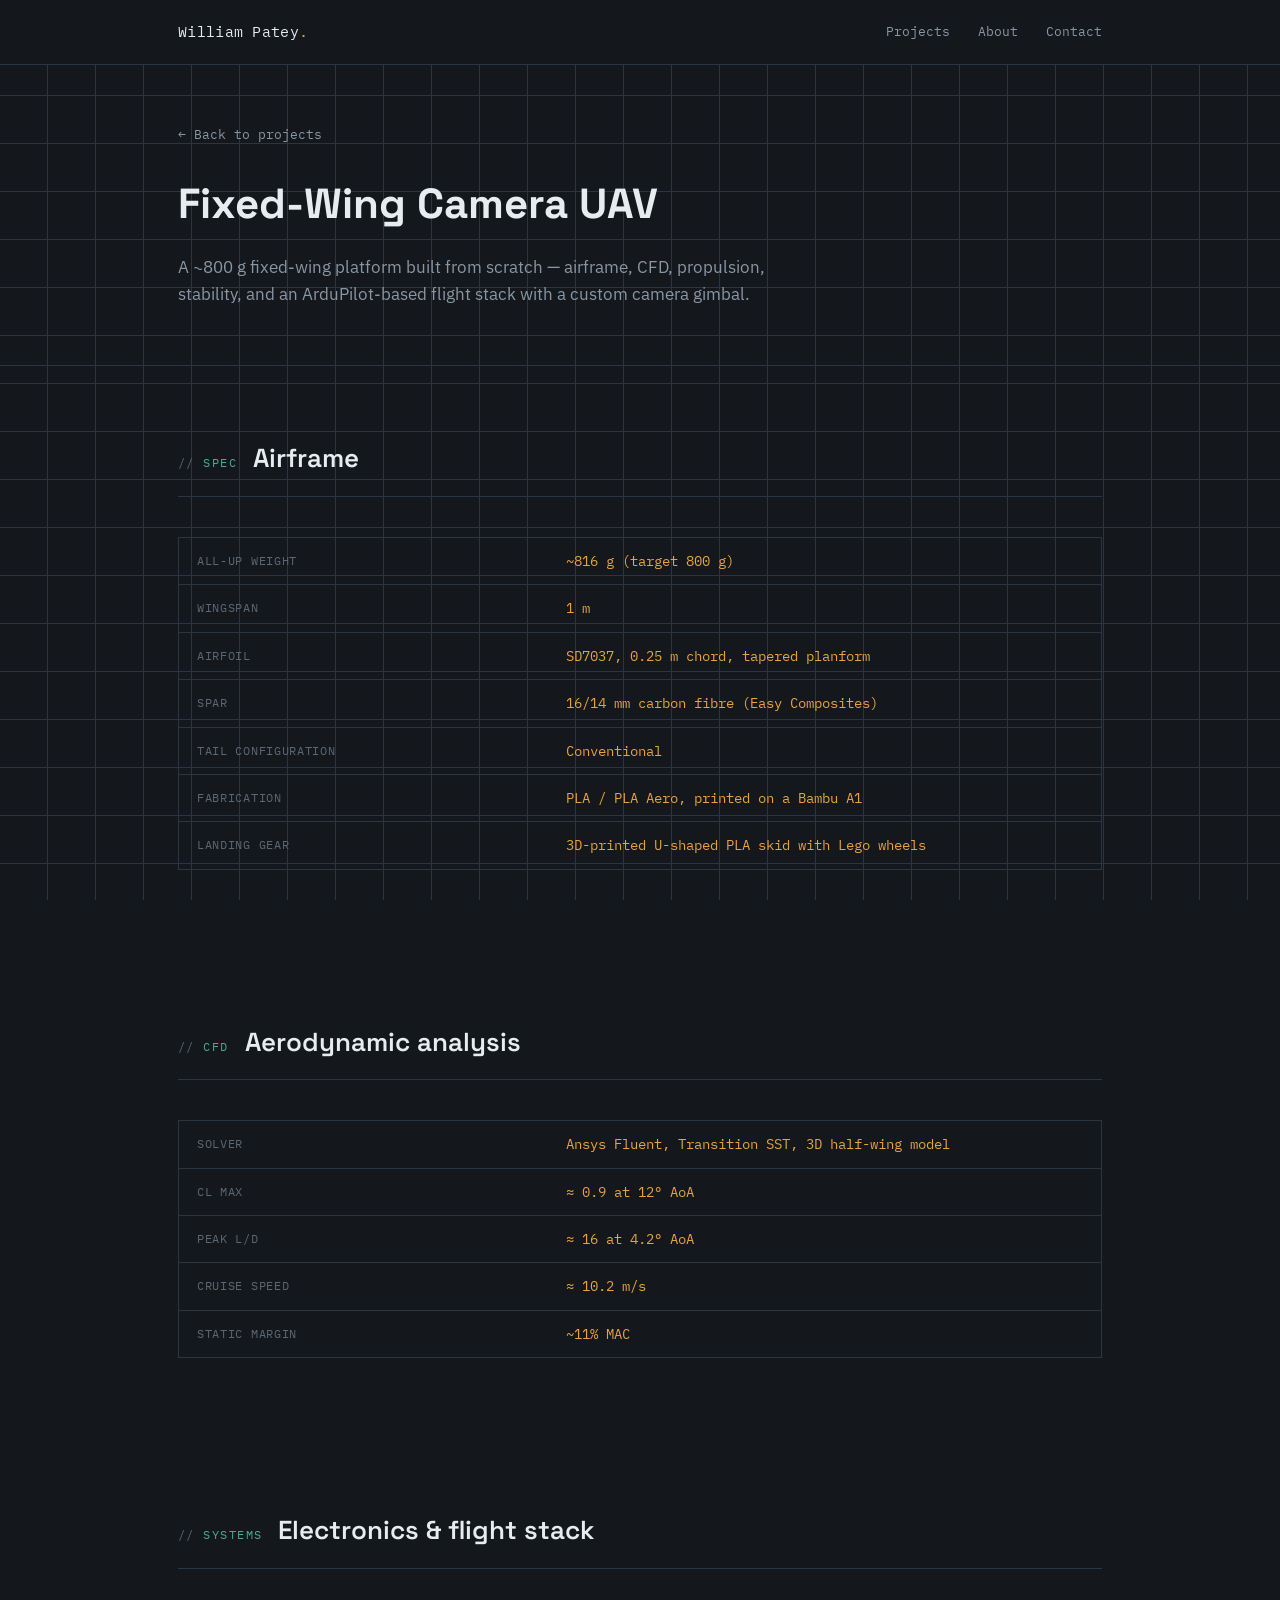
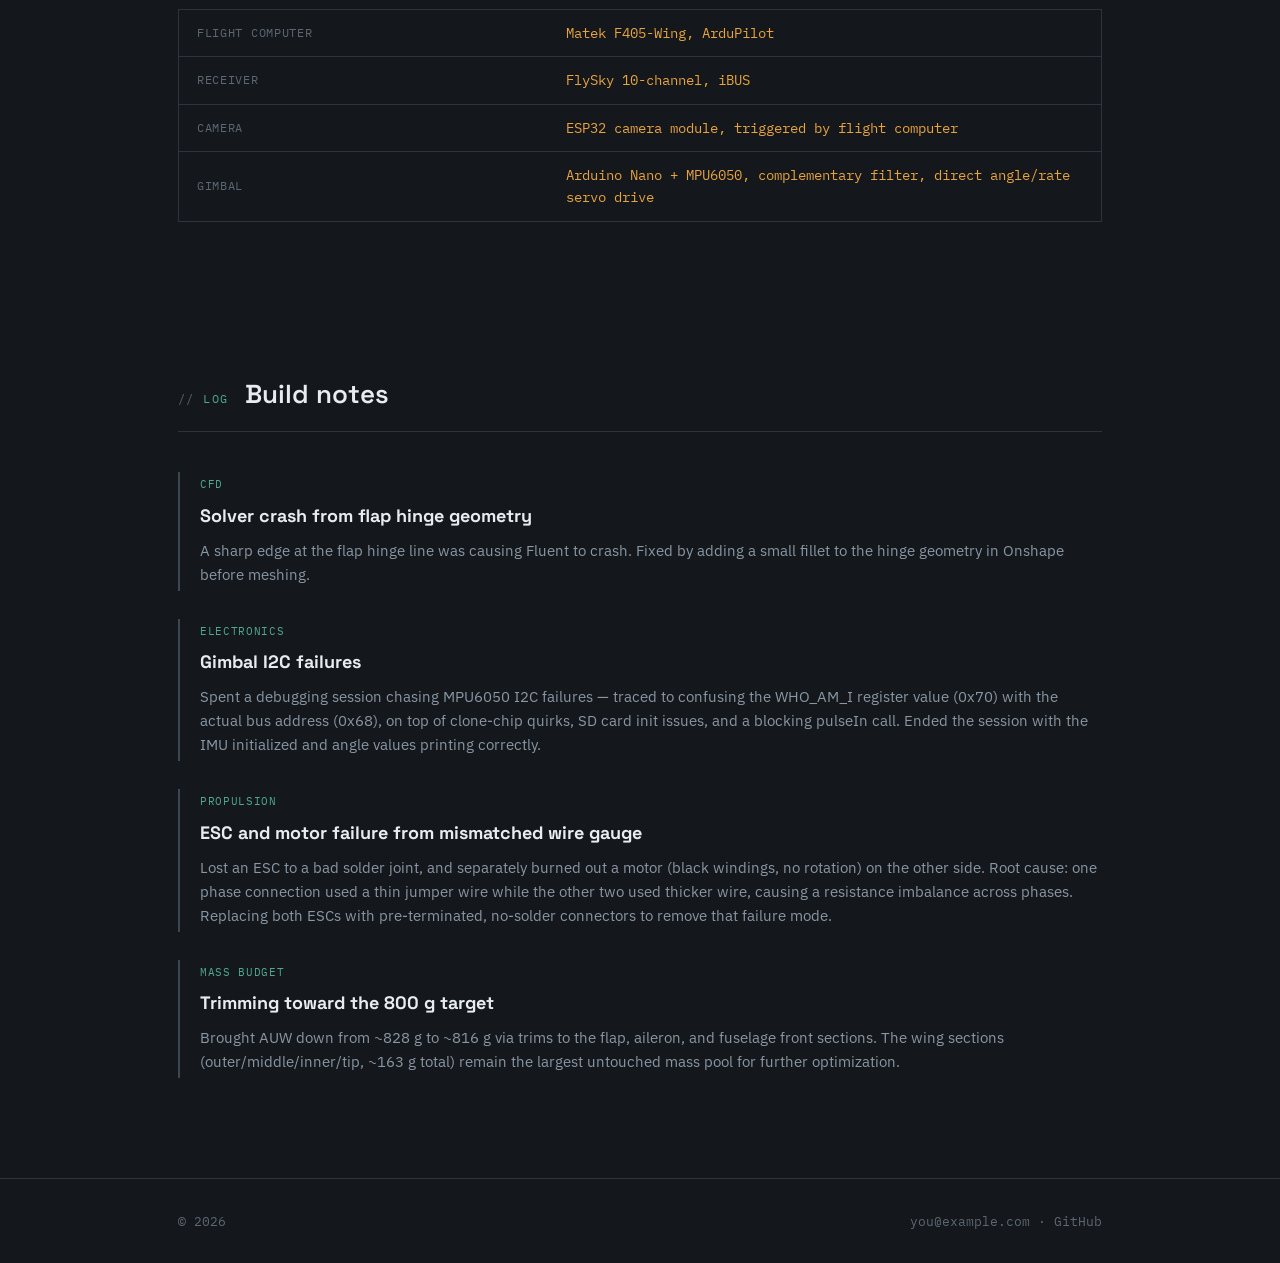
==== Multirotor UAV group project.html @ e3d7ef02 "Create Multirotor UAV group project.html" ====
<!DOCTYPE html>
<html lang="en">
<head>
<meta charset="UTF-8">
<meta name="viewport" content="width=device-width, initial-scale=1.0">
<title>Fixed-Wing Camera UAV — Portfolio</title>
<link rel="preconnect" href="https://fonts.googleapis.com">
<link href="https://fonts.googleapis.com/css2?family=Space+Grotesk:wght@500;600;700&family=IBM+Plex+Sans:wght@400;500;600&family=IBM+Plex+Mono:wght@400;500&display=swap" rel="stylesheet">
<link rel="stylesheet" href="style.css">
</head>
<body>

<div class="topbar">
  <div class="wrap">
    <div class="brand">William Patey<span class="dot">.</span></div>
    <nav class="nav-links">
      <a href="index.html#projects">Projects</a>
      <a href="index.html#about">About</a>
      <a href="index.html#contact">Contact</a>
    </nav>
  </div>
</div>

<header class="detail-header">
  <div class="wrap">
    <a class="back-link" href="index.html">← Back to projects</a>
    <h1>Fixed-Wing Camera UAV</h1>
    <p class="subtitle">A ~800 g fixed-wing platform built from scratch — airframe, CFD, propulsion, stability, and an ArduPilot-based flight stack with a custom camera gimbal.</p>
  </div>
</header>

<section>
  <div class="wrap">
    <div class="section-head">
      <span class="tag">Spec</span>
      <h2>Airframe</h2>
    </div>
    <table class="spec-table">
      <tr><td>All-up weight</td><td>~816 g (target 800 g)</td></tr>
      <tr><td>Wingspan</td><td>1 m</td></tr>
      <tr><td>Airfoil</td><td>SD7037, 0.25 m chord, tapered planform</td></tr>
      <tr><td>Spar</td><td>16/14 mm carbon fibre (Easy Composites)</td></tr>
      <tr><td>Tail configuration</td><td>Conventional</td></tr>
      <tr><td>Fabrication</td><td>PLA / PLA Aero, printed on a Bambu A1</td></tr>
      <tr><td>Landing gear</td><td>3D-printed U-shaped PLA skid with Lego wheels</td></tr>
    </table>
  </div>
</section>

<section>
  <div class="wrap">
    <div class="section-head">
      <span class="tag">CFD</span>
      <h2>Aerodynamic analysis</h2>
    </div>
    <table class="spec-table">
      <tr><td>Solver</td><td>Ansys Fluent, Transition SST, 3D half-wing model</td></tr>
      <tr><td>CL max</td><td>≈ 0.9 at 12° AoA</td></tr>
      <tr><td>Peak L/D</td><td>≈ 16 at 4.2° AoA</td></tr>
      <tr><td>Cruise speed</td><td>≈ 10.2 m/s</td></tr>
      <tr><td>Static margin</td><td>~11% MAC</td></tr>
    </table>
  </div>
</section>

<section>
  <div class="wrap">
    <div class="section-head">
      <span class="tag">Systems</span>
      <h2>Electronics &amp; flight stack</h2>
    </div>
    <table class="spec-table">
      <tr><td>Flight computer</td><td>Matek F405-Wing, ArduPilot</td></tr>
      <tr><td>Receiver</td><td>FlySky 10-channel, iBUS</td></tr>
      <tr><td>Camera</td><td>ESP32 camera module, triggered by flight computer</td></tr>
      <tr><td>Gimbal</td><td>Arduino Nano + MPU6050, complementary filter, direct angle/rate servo drive</td></tr>
    </table>
  </div>
</section>

<section>
  <div class="wrap">
    <div class="section-head">
      <span class="tag">Log</span>
      <h2>Build notes</h2>
    </div>

    <div class="log-entry">
      <div class="log-tag">CFD</div>
      <h4>Solver crash from flap hinge geometry</h4>
      <p>A sharp edge at the flap hinge line was causing Fluent to crash. Fixed by adding a small fillet to the hinge geometry in Onshape before meshing.</p>
    </div>

    <div class="log-entry">
      <div class="log-tag">Electronics</div>
      <h4>Gimbal I2C failures</h4>
      <p>Spent a debugging session chasing MPU6050 I2C failures — traced to confusing the WHO_AM_I register value (0x70) with the actual bus address (0x68), on top of clone-chip quirks, SD card init issues, and a blocking pulseIn call. Ended the session with the IMU initialized and angle values printing correctly.</p>
    </div>

    <div class="log-entry">
      <div class="log-tag">Propulsion</div>
      <h4>ESC and motor failure from mismatched wire gauge</h4>
      <p>Lost an ESC to a bad solder joint, and separately burned out a motor (black windings, no rotation) on the other side. Root cause: one phase connection used a thin jumper wire while the other two used thicker wire, causing a resistance imbalance across phases. Replacing both ESCs with pre-terminated, no-solder connectors to remove that failure mode.</p>
    </div>

    <div class="log-entry">
      <div class="log-tag">Mass budget</div>
      <h4>Trimming toward the 800 g target</h4>
      <p>Brought AUW down from ~828 g to ~816 g via trims to the flap, aileron, and fuselage front sections. The wing sections (outer/middle/inner/tip, ~163 g total) remain the largest untouched mass pool for further optimization.</p>
    </div>
  </div>
</section>

<footer>
  <div class="wrap" style="display:flex; justify-content:space-between; width:100%;">
    <span>© 2026</span>
    <span><a href="mailto:you@example.com">you@example.com</a> · <a href="https://github.com/yourusername">GitHub</a></span>
  </div>
</footer>

</body>
</html>
---- style.css ----
/* ============================================================
   Portfolio — technical drafting / instrument-panel aesthetic
   ============================================================ */

:root {
  --bg: #14181c;
  --surface: #1a2026;
  --surface-raised: #202830;
  --line: #2a3540;
  --line-bright: #3a4856;
  --text: #e7ecef;
  --text-dim: #8996a3;
  --text-faint: #5c6773;
  --amber: #e8a33d;
  --teal: #4fa98c;

  --font-display: "Space Grotesk", "IBM Plex Sans", sans-serif;
  --font-body: "IBM Plex Sans", sans-serif;
  --font-mono: "IBM Plex Mono", monospace;

  --grid-gap: 1px;
}

* { box-sizing: border-box; }

html { scroll-behavior: smooth; }

body {
  margin: 0;
  background: var(--bg);
  color: var(--text);
  font-family: var(--font-body);
  font-size: 16px;
  line-height: 1.6;
  background-image:
    linear-gradient(var(--line) 1px, transparent 1px),
    linear-gradient(90deg, var(--line) 1px, transparent 1px);
  background-size: 48px 48px;
  background-position: -1px -1px;
  background-attachment: fixed;
}

@media (prefers-reduced-motion: reduce) {
  html { scroll-behavior: auto; }
  * { animation-duration: 0.001ms !important; animation-iteration-count: 1 !important; transition-duration: 0.001ms !important; }
}

a { color: inherit; text-decoration: none; }

.wrap {
  max-width: 980px;
  margin: 0 auto;
  padding: 0 28px;
}

/* ---------- top bar ---------- */

.topbar {
  border-bottom: 1px solid var(--line);
  background: rgba(20, 24, 28, 0.85);
  backdrop-filter: blur(6px);
  position: sticky;
  top: 0;
  z-index: 10;
}

.topbar .wrap {
  display: flex;
  align-items: center;
  justify-content: space-between;
  height: 64px;
}

.brand {
  font-family: var(--font-mono);
  font-size: 15px;
  letter-spacing: 0.02em;
  color: var(--text);
}

.brand .dot { color: var(--amber); }

.nav-links {
  display: flex;
  gap: 28px;
  font-family: var(--font-mono);
  font-size: 13px;
  color: var(--text-dim);
}

.nav-links a:hover { color: var(--amber); }

/* ---------- hero ---------- */

.hero {
  padding: 96px 0 64px;
  position: relative;
  overflow: hidden;
}

.hero-tag {
  font-family: var(--font-mono);
  font-size: 12px;
  letter-spacing: 0.12em;
  text-transform: uppercase;
  color: var(--teal);
  margin: 0 0 18px;
}

.hero-tag::before { content: "// "; color: var(--text-faint); }

.hero h1 {
  font-family: var(--font-display);
  font-size: clamp(36px, 6vw, 58px);
  line-height: 1.08;
  font-weight: 600;
  margin: 0 0 20px;
  max-width: 15ch;
}

.hero p.lead {
  color: var(--text-dim);
  font-size: 18px;
  max-width: 52ch;
  margin: 0 0 40px;
}

/* airfoil trace svg */
.airfoil-trace {
  position: absolute;
  right: -40px;
  top: 40px;
  width: 460px;
  max-width: 45vw;
  opacity: 0.85;
  pointer-events: none;
}

.airfoil-trace path {
  fill: none;
  stroke: var(--line-bright);
  stroke-width: 1.5;
  stroke-dasharray: 900;
  stroke-dashoffset: 900;
  animation: draw 2.4s ease-out forwards;
}

.airfoil-trace path.chord {
  stroke: var(--text-faint);
  stroke-dasharray: 4 4;
  stroke-width: 1;
  animation-delay: 0.3s;
}

@keyframes draw {
  to { stroke-dashoffset: 0; }
}

/* ---------- readout strip ---------- */

.readouts {
  display: grid;
  grid-template-columns: repeat(4, 1fr);
  border: 1px solid var(--line);
  background: var(--surface);
}

.readout {
  padding: 20px 22px;
  border-right: 1px solid var(--line);
}

.readout:last-child { border-right: none; }

.readout .label {
  font-family: var(--font-mono);
  font-size: 11px;
  letter-spacing: 0.08em;
  text-transform: uppercase;
  color: var(--text-faint);
  margin-bottom: 8px;
}

.readout .value {
  font-family: var(--font-mono);
  font-size: 22px;
  color: var(--amber);
  font-weight: 500;
}

.readout .value .unit {
  font-size: 13px;
  color: var(--text-dim);
  margin-left: 4px;
}

/* ---------- sections ---------- */

section { padding: 72px 0; }

.section-head {
  display: flex;
  align-items: baseline;
  gap: 16px;
  margin-bottom: 40px;
  border-bottom: 1px solid var(--line);
  padding-bottom: 16px;
}

.section-head .tag {
  font-family: var(--font-mono);
  font-size: 12px;
  letter-spacing: 0.12em;
  text-transform: uppercase;
  color: var(--teal);
}

.section-head .tag::before { content: "// "; color: var(--text-faint); }

.section-head h2 {
  font-family: var(--font-display);
  font-size: 26px;
  font-weight: 600;
  margin: 0;
}

/* ---------- project cards ---------- */

.projects-grid {
  display: grid;
  grid-template-columns: repeat(2, 1fr);
  gap: 1px;
  background: var(--line);
  border: 1px solid var(--line);
}

.project-card {
  background: var(--surface);
  padding: 28px;
  display: flex;
  flex-direction: column;
  transition: background 0.15s ease;
}

.project-card:hover { background: var(--surface-raised); }

.project-card .status {
  font-family: var(--font-mono);
  font-size: 11px;
  letter-spacing: 0.06em;
  text-transform: uppercase;
  color: var(--teal);
  margin-bottom: 14px;
}

.project-card h3 {
  font-family: var(--font-display);
  font-size: 21px;
  margin: 0 0 10px;
  font-weight: 600;
}

.project-card p {
  color: var(--text-dim);
  font-size: 14.5px;
  margin: 0 0 18px;
  flex-grow: 1;
}

.project-card .go {
  font-family: var(--font-mono);
  font-size: 13px;
  color: var(--amber);
}

.project-card .go::after { content: " →"; }

.project-card.placeholder {
  color: var(--text-faint);
  justify-content: center;
  align-items: center;
  text-align: center;
}

.project-card.placeholder .status { color: var(--text-faint); }

/* ---------- about ---------- */

.about-body { color: var(--text-dim); max-width: 62ch; font-size: 15.5px; }
.about-body strong { color: var(--text); font-weight: 600; }

/* ---------- footer ---------- */

footer {
  border-top: 1px solid var(--line);
  padding: 32px 0;
  font-family: var(--font-mono);
  font-size: 12.5px;
  color: var(--text-faint);
  display: flex;
  justify-content: space-between;
}

footer a:hover { color: var(--amber); }

/* ---------- project detail page ---------- */

.detail-header { padding: 56px 0 40px; border-bottom: 1px solid var(--line); }

.back-link {
  font-family: var(--font-mono);
  font-size: 13px;
  color: var(--text-dim);
  display: inline-block;
  margin-bottom: 24px;
}

.back-link:hover { color: var(--amber); }

.detail-header h1 {
  font-family: var(--font-display);
  font-size: clamp(30px, 5vw, 42px);
  margin: 0 0 14px;
}

.detail-header .subtitle { color: var(--text-dim); font-size: 17px; max-width: 60ch; }

.spec-table {
  width: 100%;
  border-collapse: collapse;
  font-family: var(--font-mono);
  font-size: 14px;
  border: 1px solid var(--line);
  margin: 8px 0 8px;
}

.spec-table tr { border-bottom: 1px solid var(--line); }
.spec-table tr:last-child { border-bottom: none; }

.spec-table td {
  padding: 12px 18px;
}

.spec-table td:first-child {
  color: var(--text-faint);
  width: 40%;
  text-transform: uppercase;
  font-size: 11.5px;
  letter-spacing: 0.06em;
}

.spec-table td:last-child { color: var(--amber); }

.log-entry {
  border-left: 2px solid var(--line-bright);
  padding: 4px 0 4px 20px;
  margin-bottom: 28px;
}

.log-entry .log-tag {
  font-family: var(--font-mono);
  font-size: 11px;
  letter-spacing: 0.06em;
  text-transform: uppercase;
  color: var(--teal);
  margin-bottom: 8px;
}

.log-entry h4 {
  font-family: var(--font-display);
  font-size: 18px;
  margin: 0 0 8px;
}

.log-entry p { color: var(--text-dim); font-size: 15px; margin: 0; }

/* ---------- responsive ---------- */

@media (max-width: 720px) {
  .readouts { grid-template-columns: repeat(2, 1fr); }
  .readout:nth-child(2) { border-right: none; }
  .projects-grid { grid-template-columns: 1fr; }
  .airfoil-trace { display: none; }
  .nav-links { display: none; }
  footer { flex-direction: column; gap: 8px; }
}

/* ---------- focus states ---------- */

a:focus-visible, button:focus-visible {
  outline: 2px solid var(--amber);
  outline-offset: 3px;
}
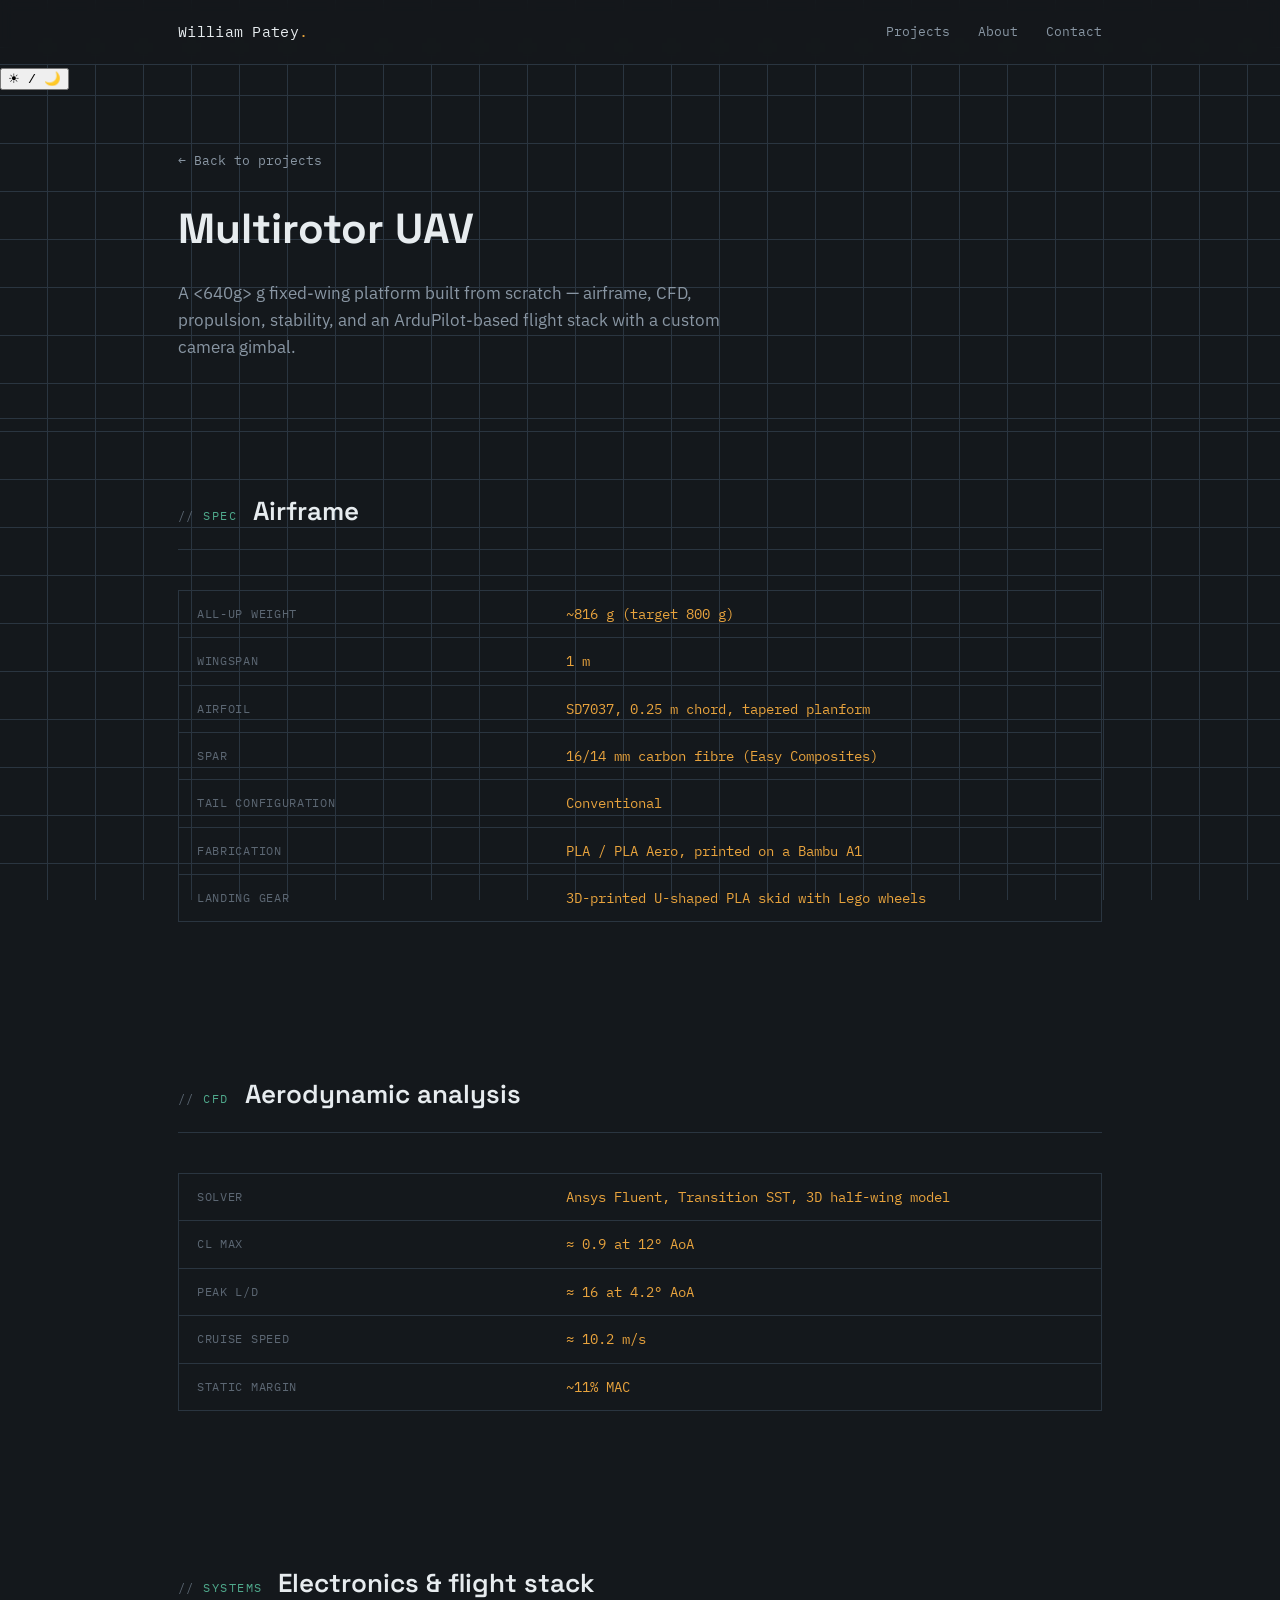
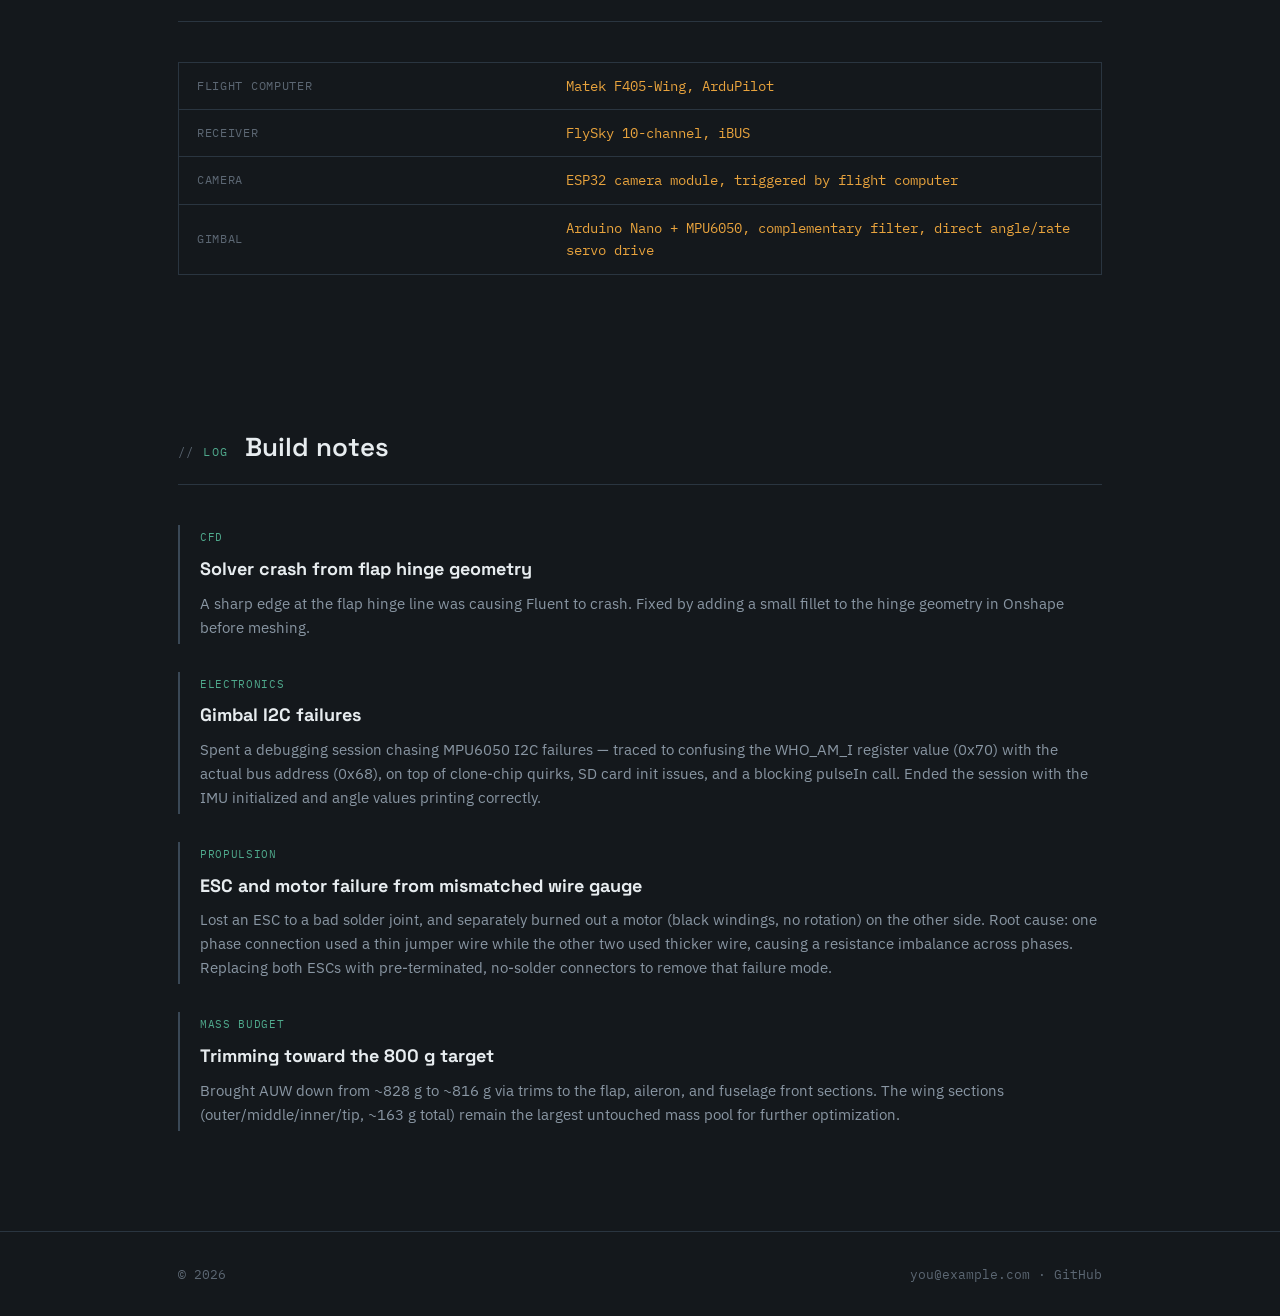
==== commit 8f52bc2f: "light mode" ====
--- a/Multirotor UAV group project.html
+++ b/Multirotor UAV group project.html
@@ -20,12 +20,18 @@
     </nav>
   </div>
 </div>
+<button id="theme-toggle" style="font-family:monospace;">☀ / 🌙</button>
 
+<script>
+document.getElementById('theme-toggle').addEventListener('click', () => {
+  document.body.classList.toggle('light-mode');
+});
+</script>
 <header class="detail-header">
   <div class="wrap">
     <a class="back-link" href="index.html">← Back to projects</a>
-    <h1>Fixed-Wing Camera UAV</h1>
-    <p class="subtitle">A ~800 g fixed-wing platform built from scratch — airframe, CFD, propulsion, stability, and an ArduPilot-based flight stack with a custom camera gimbal.</p>
+    <h1>Multirotor UAV</h1>
+    <p class="subtitle">A <640g> g fixed-wing platform built from scratch — airframe, CFD, propulsion, stability, and an ArduPilot-based flight stack with a custom camera gimbal.</p>
   </div>
 </header>
 
--- a/style.css
+++ b/style.css
@@ -39,7 +39,13 @@
   background-position: -1px -1px;
   background-attachment: fixed;
 }
-
+body.light-mode {
+  background: #f4f4f2;
+  color: #14181c;
+}
+body.light-mode .readout, body.light-mode .project-card, body.light-mode .surface {
+  background: #ffffff;
+}
 @media (prefers-reduced-motion: reduce) {
   html { scroll-behavior: auto; }
   * { animation-duration: 0.001ms !important; animation-iteration-count: 1 !important; transition-duration: 0.001ms !important; }
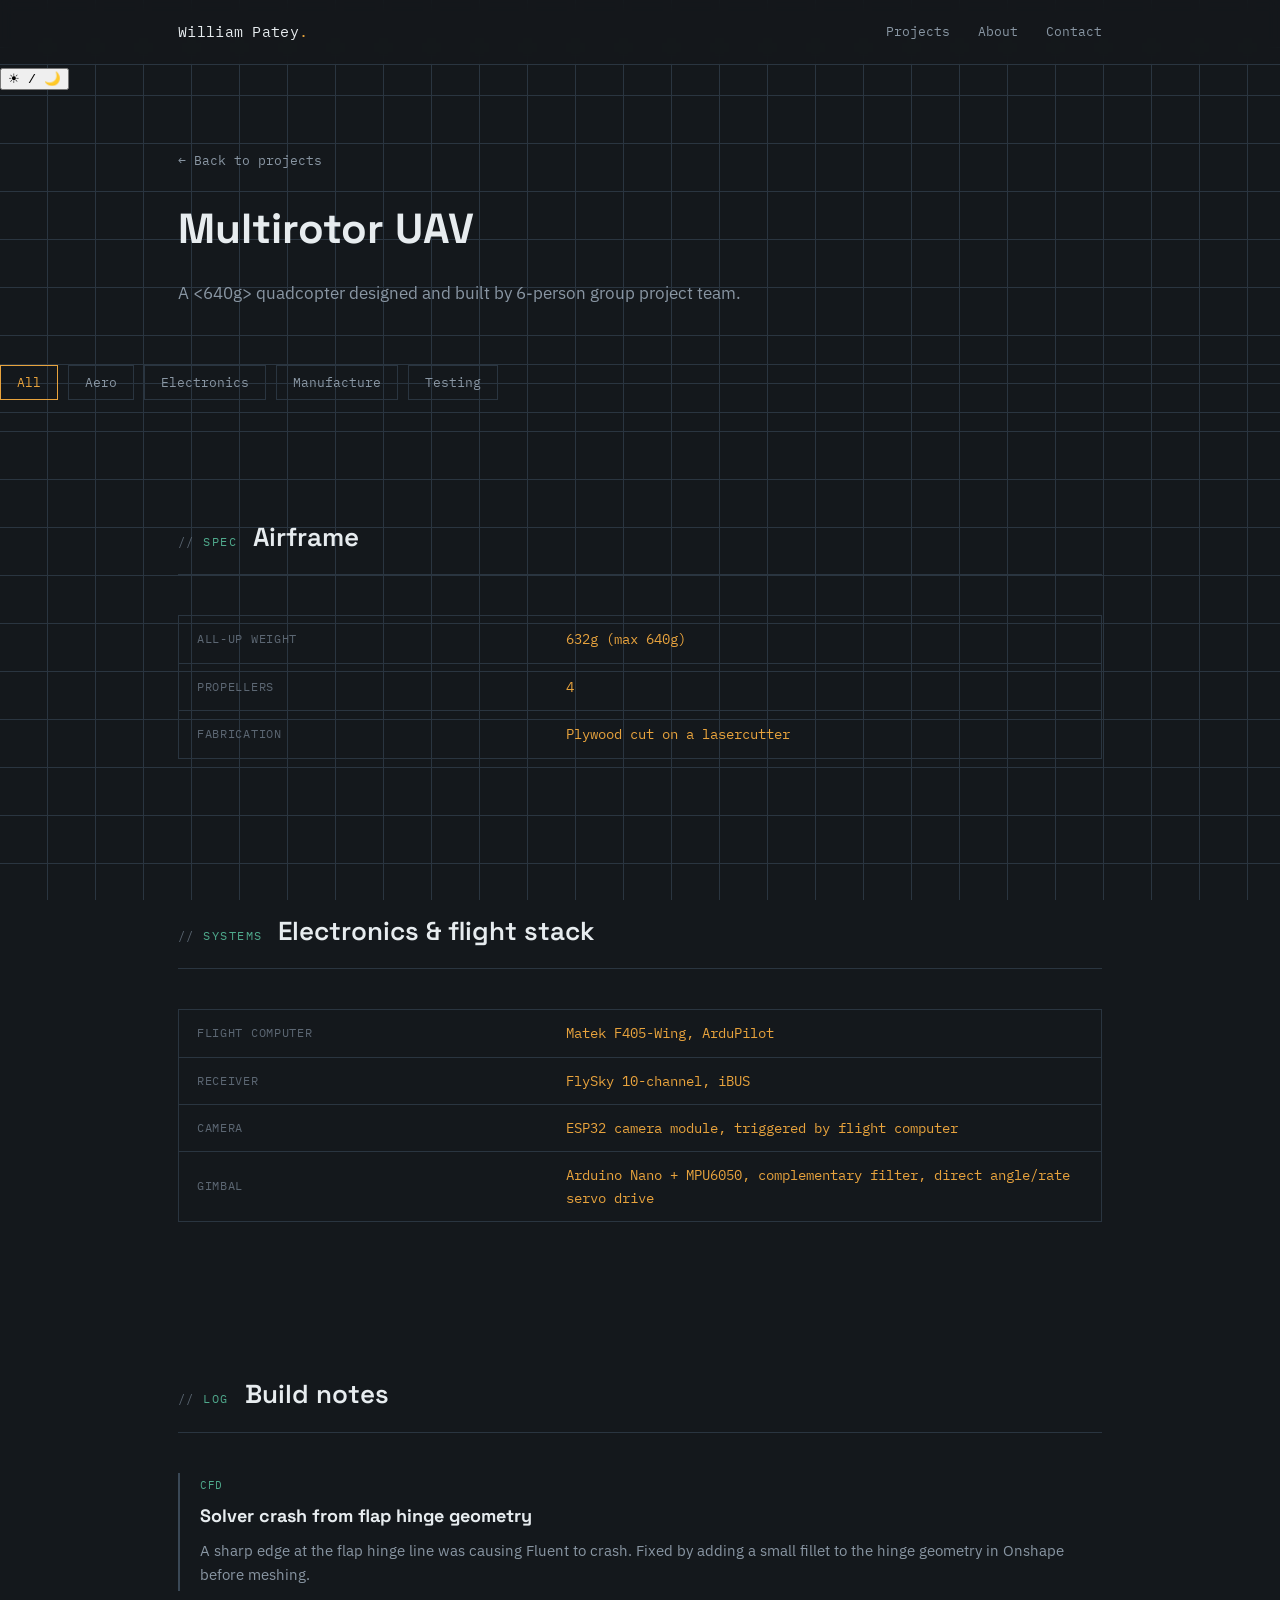
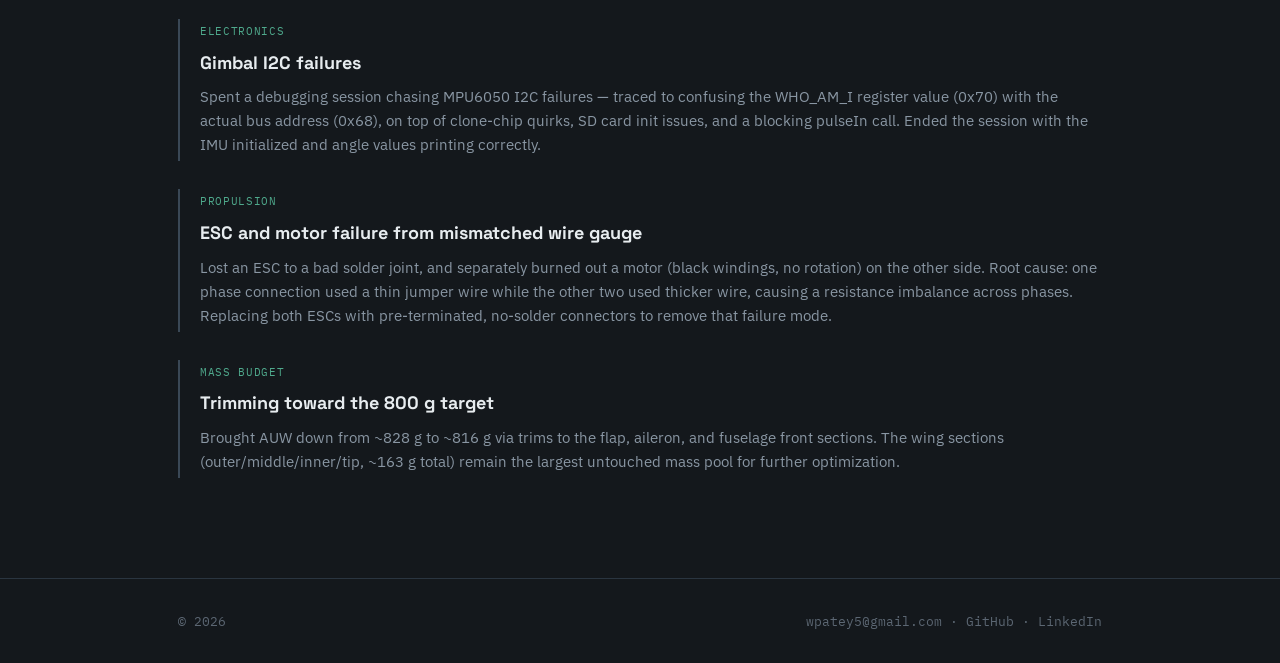
==== commit dd439a52: "added categories" ====
--- a/Multirotor UAV group project.html
+++ b/Multirotor UAV group project.html
@@ -31,10 +31,16 @@
   <div class="wrap">
     <a class="back-link" href="index.html">← Back to projects</a>
     <h1>Multirotor UAV</h1>
-    <p class="subtitle">A <640g> g fixed-wing platform built from scratch — airframe, CFD, propulsion, stability, and an ArduPilot-based flight stack with a custom camera gimbal.</p>
+    <p class="subtitle">A <640g> quadcopter designed and built by 6-person group project team. </p>
   </div>
 </header>
-
+<div class="cat-carousel" style="display:flex; gap:10px; overflow-x:auto; padding-bottom:12px; margin-bottom:32px; border-bottom:1px solid var(--line);">
+  <button class="cat-btn active" data-cat="all">All</button>
+  <button class="cat-btn" data-cat="aero">Aero</button>
+  <button class="cat-btn" data-cat="electronics">Electronics</button>
+  <button class="cat-btn" data-cat="manufacture">Manufacture</button>
+  <button class="cat-btn" data-cat="testing">Testing</button>
+</div>
 <section>
   <div class="wrap">
     <div class="section-head">
@@ -42,29 +48,9 @@
       <h2>Airframe</h2>
     </div>
     <table class="spec-table">
-      <tr><td>All-up weight</td><td>~816 g (target 800 g)</td></tr>
-      <tr><td>Wingspan</td><td>1 m</td></tr>
-      <tr><td>Airfoil</td><td>SD7037, 0.25 m chord, tapered planform</td></tr>
-      <tr><td>Spar</td><td>16/14 mm carbon fibre (Easy Composites)</td></tr>
-      <tr><td>Tail configuration</td><td>Conventional</td></tr>
-      <tr><td>Fabrication</td><td>PLA / PLA Aero, printed on a Bambu A1</td></tr>
-      <tr><td>Landing gear</td><td>3D-printed U-shaped PLA skid with Lego wheels</td></tr>
-    </table>
-  </div>
-</section>
-
-<section>
-  <div class="wrap">
-    <div class="section-head">
-      <span class="tag">CFD</span>
-      <h2>Aerodynamic analysis</h2>
-    </div>
-    <table class="spec-table">
-      <tr><td>Solver</td><td>Ansys Fluent, Transition SST, 3D half-wing model</td></tr>
-      <tr><td>CL max</td><td>≈ 0.9 at 12° AoA</td></tr>
-      <tr><td>Peak L/D</td><td>≈ 16 at 4.2° AoA</td></tr>
-      <tr><td>Cruise speed</td><td>≈ 10.2 m/s</td></tr>
-      <tr><td>Static margin</td><td>~11% MAC</td></tr>
+      <tr><td>All-up weight</td><td>632g (max 640g)</td></tr>
+      <tr><td>Propellers</td><td>4</td></tr>
+      <tr><td>Fabrication</td><td>Plywood cut on a lasercutter</td></tr>
     </table>
   </div>
 </section>
@@ -117,12 +103,11 @@
   </div>
 </section>
 
-<footer>
+<footer id="contact">
   <div class="wrap" style="display:flex; justify-content:space-between; width:100%;">
     <span>© 2026</span>
-    <span><a href="mailto:you@example.com">you@example.com</a> · <a href="https://github.com/yourusername">GitHub</a></span>
+    <span><a href="mailto:wpatey5@gmail.com">wpatey5@gmail.com</a> · <a href="https://github.com/WilliamPatey05">GitHub</a> · <a href="https://www.linkedin.com/in/william-patey/">LinkedIn</a></span>
   </div>
 </footer>
-
 </body>
 </html>
--- a/style.css
+++ b/style.css
@@ -397,3 +397,22 @@
   outline: 2px solid var(--amber);
   outline-offset: 3px;
 }
+.topic-pill {
+  font-family: var(--font-mono);
+  font-size: 13px;
+  padding: 8px 16px;
+  border: 1px solid var(--line);
+  color: var(--text-dim);
+}
+.topic-pill:hover { border-color: var(--amber); color: var(--amber); }
+.cat-btn {
+  font-family: var(--font-mono);
+  font-size: 13px;
+  background: none;
+  border: 1px solid var(--line);
+  color: var(--text-dim);
+  padding: 8px 16px;
+  white-space: nowrap;
+  cursor: pointer;
+}
+.cat-btn.active, .cat-btn:hover { border-color: var(--amber); color: var(--amber); }
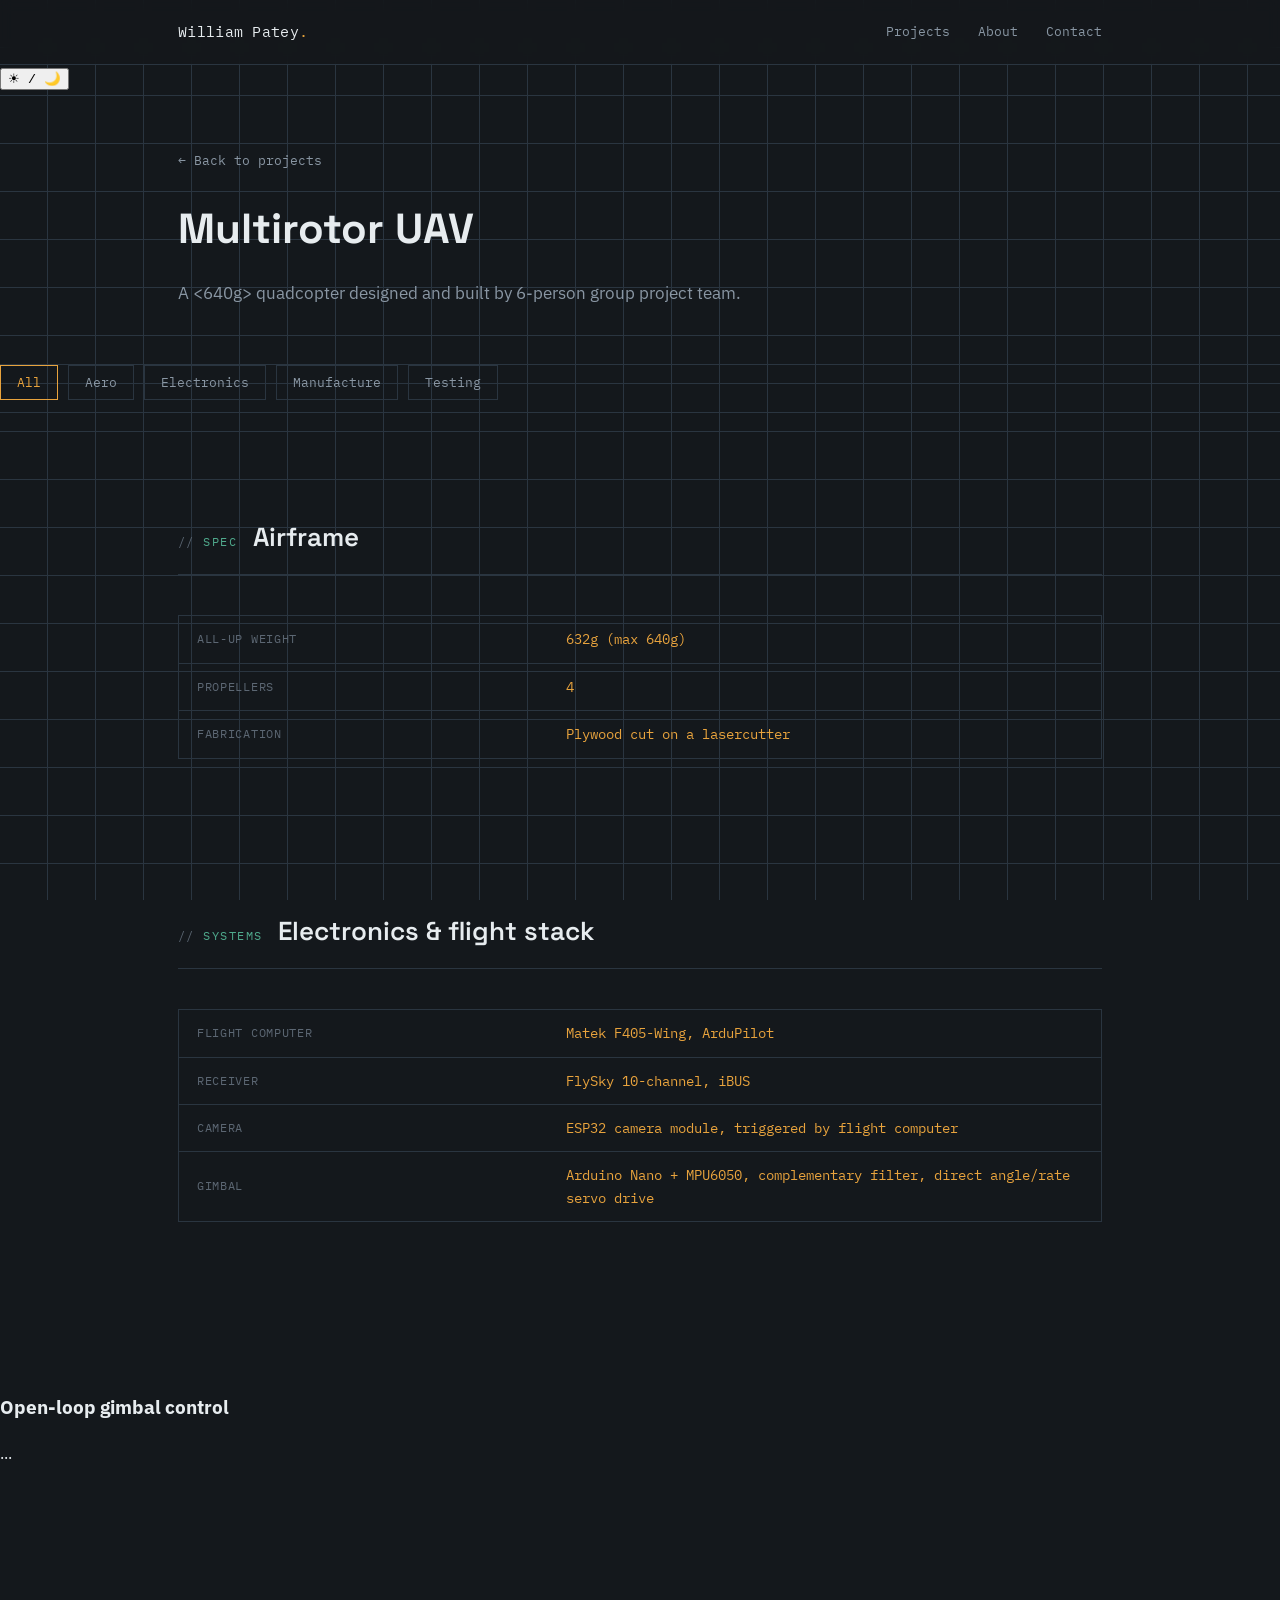
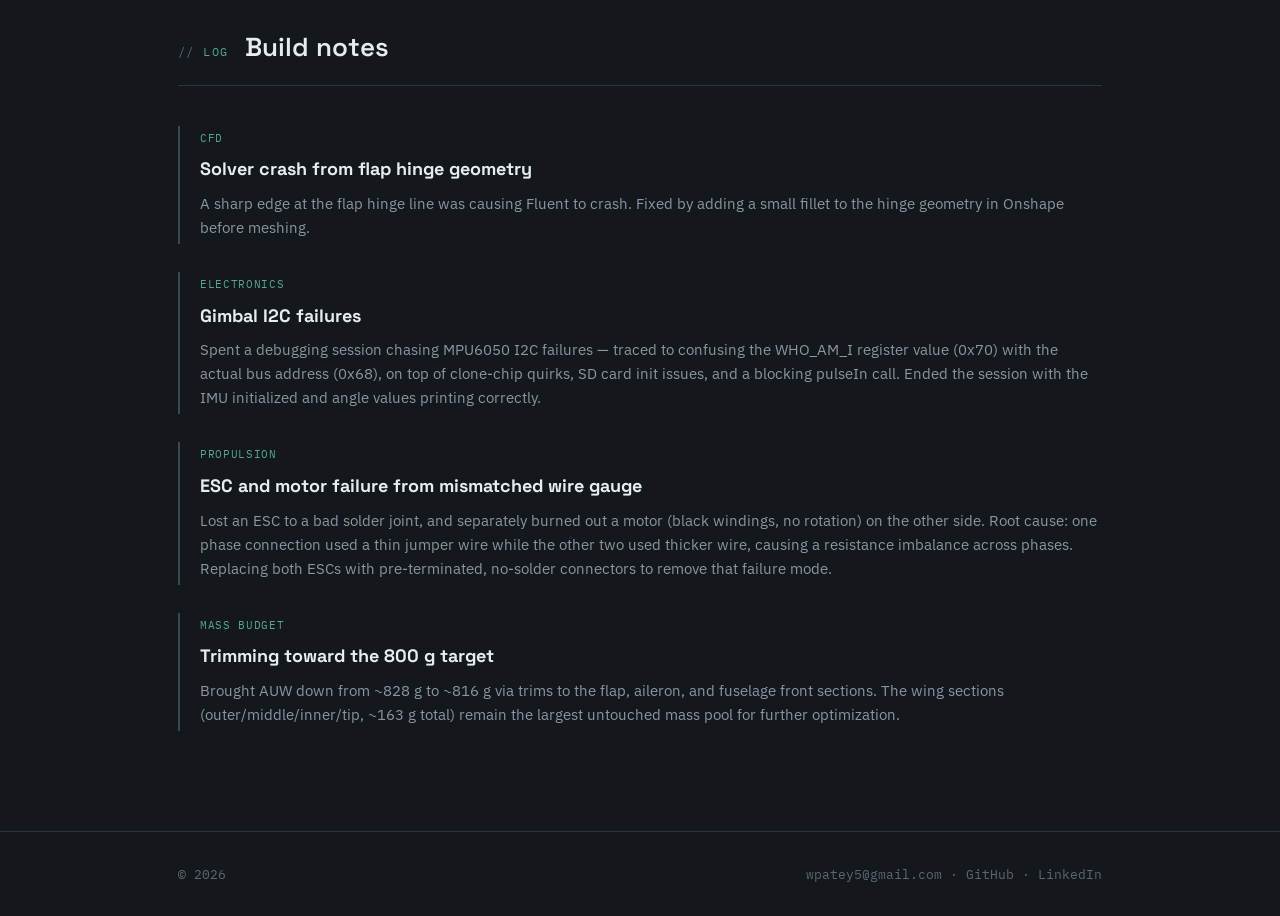
==== commit 458b9a18: "Update Multirotor UAV group project.html" ====
--- a/Multirotor UAV group project.html
+++ b/Multirotor UAV group project.html
@@ -70,6 +70,11 @@
   </div>
 </section>
 
+<section id="gimbal-control">
+  <h3>Open-loop gimbal control</h3>
+  <p>...</p>
+</section>
+
 <section>
   <div class="wrap">
     <div class="section-head">
